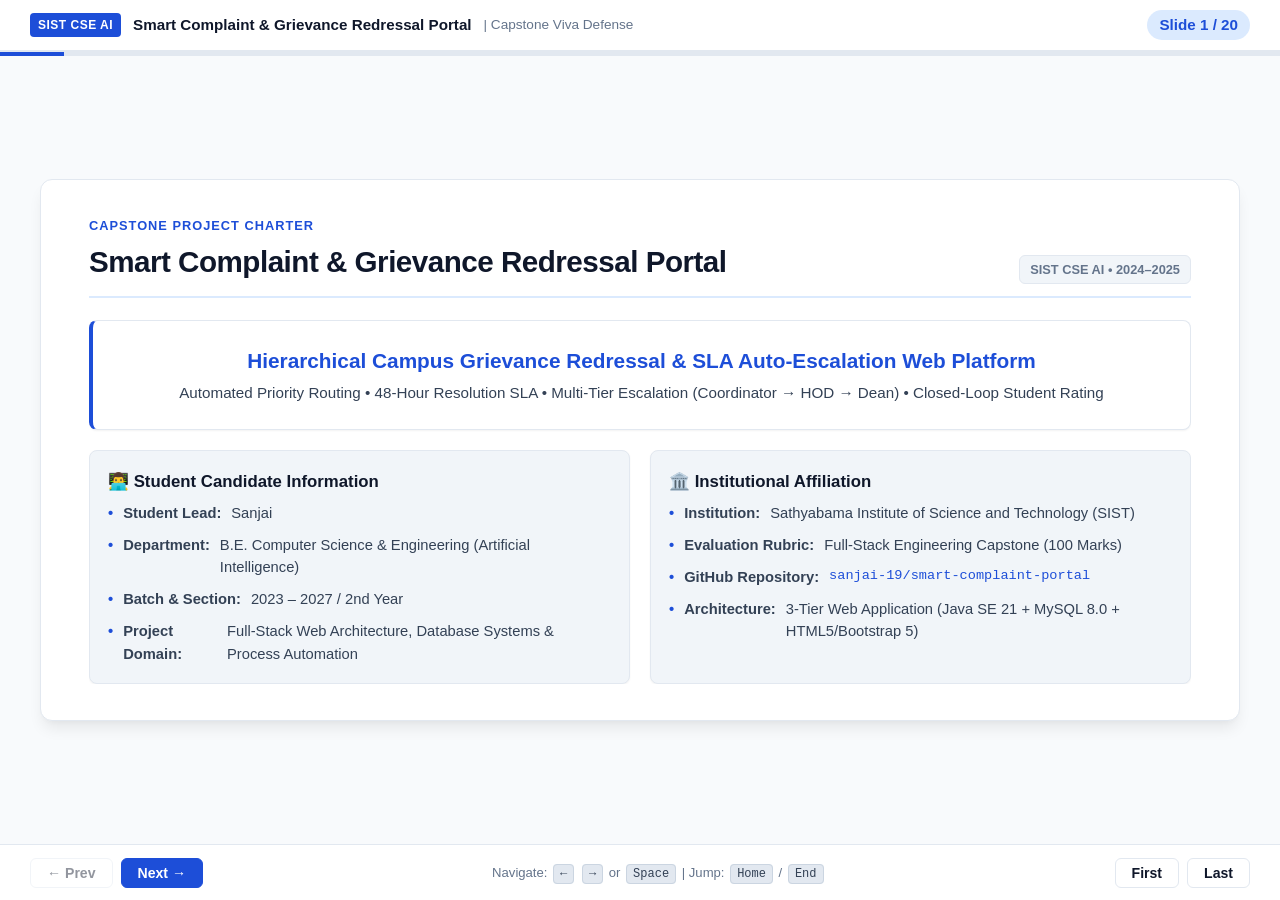
==== presentation/presentation.html @ 1092cc43 "feat: add 20-slide browser-based academic presentation deck for viva defense" ====
<!DOCTYPE html>
<html lang="en">
<head>
    <meta charset="UTF-8">
    <meta name="viewport" content="width=device-width, initial-scale=1.0">
    <title>Smart Complaint & Grievance Redressal Portal | Capstone Viva Presentation</title>
    <link rel="stylesheet" href="style.css">
</head>
<body>

    <!-- TOP BAR -->
    <header class="presentation-header">
        <div class="header-left">
            <span class="header-badge">SIST CSE AI</span>
            <span class="header-title">Smart Complaint &amp; Grievance Redressal Portal</span>
            <span class="header-sub">| Capstone Viva Defense</span>
        </div>
        <div class="header-right">
            <span class="slide-counter" id="slideCounter">Slide 1 / 20</span>
        </div>
    </header>

    <!-- PROGRESS BAR -->
    <div class="progress-container">
        <div class="progress-bar-fill" id="progressBar"></div>
    </div>

    <!-- MAIN SLIDE CONTAINER -->
    <main class="presentation-container">

        <!-- ===================================================================
             SLIDE 1: TITLE & TEAM SPECIFICATIONS
             =================================================================== -->
        <section class="slide active" data-slide="1">
            <div class="slide-header">
                <div>
                    <div class="slide-category">Capstone Project Charter</div>
                    <h1 class="slide-title">Smart Complaint &amp; Grievance Redressal Portal</h1>
                </div>
                <span class="slide-tag">SIST CSE AI • 2024–2025</span>
            </div>
            <div class="slide-body" style="justify-content: center;">
                <div class="card card-primary" style="margin-bottom: 20px; text-align: center; padding: 24px;">
                    <h3 style="color: var(--primary); font-size: 1.3rem; margin-bottom: 6px;">Hierarchical Campus Grievance Redressal &amp; SLA Auto-Escalation Web Platform</h3>
                    <p style="color: var(--text-secondary); font-size: 0.95rem;">Automated Priority Routing • 48-Hour Resolution SLA • Multi-Tier Escalation (Coordinator → HOD → Dean) • Closed-Loop Student Rating</p>
                </div>
                <div class="grid-2">
                    <div class="card card-alt">
                        <div class="card-title">👨‍💻 Student Candidate Information</div>
                        <ul class="feature-list" style="margin-top: 8px;">
                            <li><span class="bullet-icon">•</span><strong>Student Lead:</strong> Sanjai</li>
                            <li><span class="bullet-icon">•</span><strong>Department:</strong> B.E. Computer Science &amp; Engineering (Artificial Intelligence)</li>
                            <li><span class="bullet-icon">•</span><strong>Batch &amp; Section:</strong> 2023 – 2027 / 2nd Year</li>
                            <li><span class="bullet-icon">•</span><strong>Project Domain:</strong> Full-Stack Web Architecture, Database Systems &amp; Process Automation</li>
                        </ul>
                    </div>
                    <div class="card card-alt">
                        <div class="card-title">🏛️ Institutional Affiliation</div>
                        <ul class="feature-list" style="margin-top: 8px;">
                            <li><span class="bullet-icon">•</span><strong>Institution:</strong> Sathyabama Institute of Science and Technology (SIST)</li>
                            <li><span class="bullet-icon">•</span><strong>Evaluation Rubric:</strong> Full-Stack Engineering Capstone (100 Marks)</li>
                            <li><span class="bullet-icon">•</span><strong>GitHub Repository:</strong> <span style="font-family: var(--font-mono); font-size: 0.85rem; color: var(--primary);">sanjai-19/smart-complaint-portal</span></li>
                            <li><span class="bullet-icon">•</span><strong>Architecture:</strong> 3-Tier Web Application (Java SE 21 + MySQL 8.0 + HTML5/Bootstrap 5)</li>
                        </ul>
                    </div>
                </div>
            </div>
        </section>

        <!-- ===================================================================
             SLIDE 2: INTRODUCTION & DOMAIN BACKGROUND
             =================================================================== -->
        <section class="slide" data-slide="2">
            <div class="slide-header">
                <div>
                    <div class="slide-category">Phase 1: Define</div>
                    <h2 class="slide-title">Introduction &amp; Industry Domain Background</h2>
                </div>
                <span class="slide-tag">Domain Overview</span>
            </div>
            <div class="slide-body">
                <div class="grid-3" style="margin-bottom: 20px;">
                    <div class="card card-primary">
                        <div class="card-title">Campus Redressal Needs</div>
                        <p class="card-body-text">Modern higher educational institutions accommodate thousands of resident students across academic, hostel, and infrastructure facilities requiring immediate redressal.</p>
                    </div>
                    <div class="card card-warning">
                        <div class="card-title">The Role of SLAs</div>
                        <p class="card-body-text">Service Level Agreements (SLAs) establish strict resolution deadlines (e.g., 48 Hours) to replace informal, unmonitored communication with quantifiable metrics.</p>
                    </div>
                    <div class="card card-success">
                        <div class="card-title">Citizen Charters</div>
                        <p class="card-body-text">Transparent tracking, automated escalation, and mandatory satisfaction scoring empower students while establishing administrative accountability.</p>
                    </div>
                </div>
                <div class="card card-alt">
                    <div class="card-title">Key Industry Drivers for Modern Grievance Portals</div>
                    <ul class="feature-list">
                        <li><span class="bullet-icon">✓</span><strong>Shift from Physical to Digital:</strong> Eliminating physical complaint boxes in favor of real-time multi-device accessibility.</li>
                        <li><span class="bullet-icon">✓</span><strong>Zero Accountability in Email Threads:</strong> Overcoming informal emails where tickets get buried or lost with no assigned ownership.</li>
                        <li><span class="bullet-icon">✓</span><strong>Enforced Governance:</strong> Implementing systematic escalation hierarchies ensuring institutional leaders (HODs/Deans) intervene on delayed tickets.</li>
                    </ul>
                </div>
            </div>
        </section>

        <!-- ===================================================================
             SLIDE 3: PROBLEM STATEMENT & INEFFICIENCIES
             =================================================================== -->
        <section class="slide" data-slide="3">
            <div class="slide-header">
                <div>
                    <div class="slide-category">Phase 1: Define</div>
                    <h2 class="slide-title">Problem Statement &amp; Real-World Inefficiencies</h2>
                </div>
                <span class="slide-tag">Problem Analysis</span>
            </div>
            <div class="slide-body">
                <div class="card card-danger" style="margin-bottom: 18px; padding: 18px;">
                    <h4 style="color: var(--danger); margin-bottom: 6px;">Official Problem Statement</h4>
                    <p style="color: var(--text-secondary); font-size: 0.95rem;"><em>"Campus and civic grievance redressal processes are fragmented across paper complaint boxes and unmonitored emails, resulting in untracked complaint escalations, delayed resolutions, and zero accountability for administrative officers."</em></p>
                </div>
                <div class="grid-2">
                    <div class="card">
                        <div class="card-title" style="color: var(--danger);">🚨 Critical Real-World Pain Points</div>
                        <ul class="feature-list">
                            <li><span class="bullet-icon">✕</span><strong>Untracked Complaints:</strong> Grievances submitted via paper drop boxes lack reference IDs, audit trails, and timestamps.</li>
                            <li><span class="bullet-icon">✕</span><strong>Delayed Resolutions:</strong> Urgent hazards (electrical shock, water pipe burst) sit unattended for days without prioritization.</li>
                            <li><span class="bullet-icon">✕</span><strong>Zero Staff Accountability:</strong> No automated mechanism exists to trace which officer was responsible for resolving an issue.</li>
                            <li><span class="bullet-icon">✕</span><strong>Information Asymmetry:</strong> Students have no visibility into the status of their requests once dropped in a box.</li>
                        </ul>
                    </div>
                    <div class="card">
                        <div class="card-title" style="color: var(--primary);">🎯 Impact on Stakeholders</div>
                        <ul class="feature-list">
                            <li><span class="bullet-icon">•</span><strong>Students:</strong> Frustration due to unresolved living conditions and lack of communication.</li>
                            <li><span class="bullet-icon">•</span><strong>Department Coordinators:</strong> Overwhelmed with unorganized paper slips and duplicate complaints.</li>
                            <li><span class="bullet-icon">•</span><strong>HODs &amp; Deans:</strong> Blind to chronic bottlenecks until escalations explode into severe campus disruptions.</li>
                        </ul>
                    </div>
                </div>
            </div>
        </section>

        <!-- ===================================================================
             SLIDE 4: EXISTING SYSTEM & INHERENT BOTTLENECKS
             =================================================================== -->
        <section class="slide" data-slide="4">
            <div class="slide-header">
                <div>
                    <div class="slide-category">Phase 1: Define</div>
                    <h2 class="slide-title">Existing System &amp; Inherent Bottlenecks</h2>
                </div>
                <span class="slide-tag">Current vs Target</span>
            </div>
            <div class="slide-body">
                <div class="table-container" style="margin-bottom: 18px;">
                    <table class="academic-table">
                        <thead>
                            <tr>
                                <th>Workflow Dimension</th>
                                <th>Traditional / Manual System</th>
                                <th>Inherent Failure / Bottleneck</th>
                            </tr>
                        </thead>
                        <tbody>
                            <tr>
                                <td><strong>Submission Channel</strong></td>
                                <td>Physical paper drop boxes &amp; individual emails</td>
                                <td>Missing attachments, lost paper slips, unformatted text</td>
                            </tr>
                            <tr>
                                <td><strong>Priority Routing</strong></td>
                                <td>Manual FIFO (First-In, First-Out) review</td>
                                <td>Life-safety hazards treated with the same urgency as minor queries</td>
                            </tr>
                            <tr>
                                <td><strong>SLA Time Tracking</strong></td>
                                <td>None (No timers or resolution deadlines)</td>
                                <td>Tickets linger indefinitely without administrative consequences</td>
                            </tr>
                            <tr>
                                <td><strong>Escalation Path</strong></td>
                                <td>Manual word-of-mouth student complaints to HOD</td>
                                <td>HOD unaware of delays until student physically visits office</td>
                            </tr>
                            <tr>
                                <td><strong>Resolution Verification</strong></td>
                                <td>Staff self-certifies complaint as "Fixed"</td>
                                <td>False closures without student confirmation or satisfaction rating</td>
                            </tr>
                        </tbody>
                    </table>
                </div>
                <div class="card card-alt">
                    <p class="card-body-text"><strong>Root Cause Analysis:</strong> The fundamental flaw in existing campus systems is the lack of <em>automated enforcement</em>. Without automated timer tracking and forced student sign-off, accountability cannot be maintained.</p>
                </div>
            </div>
        </section>

        <!-- ===================================================================
             SLIDE 5: PROPOSED SYSTEM (OUR 3-TIER SOLUTION)
             =================================================================== -->
        <section class="slide" data-slide="5">
            <div class="slide-header">
                <div>
                    <div class="slide-category">Phase 1: Define</div>
                    <h2 class="slide-title">Proposed System: Centralized 3-Tier Solution</h2>
                </div>
                <span class="slide-tag">Architecture Overview</span>
            </div>
            <div class="slide-body">
                <div class="diagram-flow" style="margin-bottom: 20px;">
                    <div class="diagram-node">
                        <div class="diagram-node-title">Tier 1: Client Web UI</div>
                        <div class="diagram-node-sub">HTML5 • Bootstrap 5 • Fetch API<br>Live SLA Bar • 5-Star Rating Modal</div>
                    </div>
                    <div class="diagram-arrow">⇄</div>
                    <div class="diagram-node">
                        <div class="diagram-node-title">Tier 2: Java 21 Engine</div>
                        <div class="diagram-node-sub">Built-in HttpServer (:8080)<br>Priority Router • SLA Auto-Escalator</div>
                    </div>
                    <div class="diagram-arrow">⇄</div>
                    <div class="diagram-node">
                        <div class="diagram-node-title">Tier 3: MySQL 8.0</div>
                        <div class="diagram-node-sub">Relational Schema (:3306)<br>ACID Compliance • LONGTEXT Storage</div>
                    </div>
                </div>
                <div class="grid-2">
                    <div class="card card-primary">
                        <div class="card-title">Core Breakthrough Capabilities</div>
                        <ul class="feature-list">
                            <li><span class="bullet-icon">⚡</span><strong>Automated Priority Calculation:</strong> Evaluates keywords in real time to classify into High, Medium, or Low priority.</li>
                            <li><span class="bullet-icon">⏱️</span><strong>48-Hour Resolution SLA Countdown:</strong> Initiates countdown timer immediately upon submission with a color-coded visual bar.</li>
                            <li><span class="bullet-icon">🚨</span><strong>Multi-Tier Auto-Escalator:</strong> Background scheduled daemon auto-escalates unresolved tickets: Coordinator → HOD → Dean.</li>
                        </ul>
                    </div>
                    <div class="card card-success">
                        <div class="card-title">Closed-Loop Resolution Guarantee</div>
                        <ul class="feature-list">
                            <li><span class="bullet-icon">⭐</span><strong>Student Feedback Gate:</strong> Staff marks resolution as "Action Taken", but ticket <strong>cannot</strong> transition to RESOLVED without student's 1–5 star rating.</li>
                            <li><span class="bullet-icon">📸</span><strong>Visual Evidence:</strong> Photo/document attachments with client-side canvas compression for rapid uploads.</li>
                            <li><span class="bullet-icon">👥</span><strong>Role-Based Portals:</strong> Customized dashboards for Students, Coordinators, HODs, and Deans.</li>
                        </ul>
                    </div>
                </div>
            </div>
        </section>

        <!-- ===================================================================
             SLIDE 6: PROJECT OBJECTIVES (SMART GOALS)
             =================================================================== -->
        <section class="slide" data-slide="6">
            <div class="slide-header">
                <div>
                    <div class="slide-category">Phase 1: Define</div>
                    <h2 class="slide-title">Project Objectives (SMART Goals)</h2>
                </div>
                <span class="slide-tag">Engineering Goals</span>
            </div>
            <div class="slide-body">
                <div class="grid-2" style="margin-bottom: 16px;">
                    <div class="card card-primary">
                        <div class="card-title">🎯 Specific</div>
                        <p class="card-body-text">Develop a full-stack campus web portal supporting categorized grievance submissions (Hostel, Infrastructure, Academics) with photo attachments, reference IDs, and role-based workflows.</p>
                    </div>
                    <div class="card card-success">
                        <div class="card-title">📊 Measurable</div>
                        <p class="card-body-text">Enforce a strict 48-hour resolution SLA with live ticking countdowns, 100% grievance auditability, and mandatory 1–5 star student ratings prior to closure.</p>
                    </div>
                    <div class="card card-warning">
                        <div class="card-title">⚙️ Achievable</div>
                        <p class="card-body-text">Engineered cleanly using standard Java SE 21 built-in HttpServer, parameterized JDBC queries, and responsive Bootstrap 5 without bloated framework overhead.</p>
                    </div>
                    <div class="card card-danger">
                        <div class="card-title">💡 Relevant &amp; Time-Bound</div>
                        <p class="card-body-text">Directly eliminates administrative delays and paper waste in university campuses; features a 60-second recurring background daemon for automated multi-tier escalation.</p>
                    </div>
                </div>
                <div class="card card-alt">
                    <div class="card-title">Primary Success Metric (KPI)</div>
                    <p class="card-body-text"><strong>100% Resolution Accountability:</strong> Zero tickets allowed to linger past 48 hours without automatic escalation to HOD/Dean, and zero tickets resolved without verified student closure feedback.</p>
                </div>
            </div>
        </section>

        <!-- ===================================================================
             SLIDE 7: KEY FUNCTIONAL FEATURES IMPLEMENTED
             =================================================================== -->
        <section class="slide" data-slide="7">
            <div class="slide-header">
                <div>
                    <div class="slide-category">Phase 1: Define</div>
                    <h2 class="slide-title">Key Functional Features Implemented</h2>
                </div>
                <span class="slide-tag">Feature Matrix</span>
            </div>
            <div class="slide-body">
                <div class="grid-4" style="margin-bottom: 16px;">
                    <div class="metric-box">
                        <div class="metric-value">48 Hrs</div>
                        <div class="metric-label">Resolution SLA</div>
                    </div>
                    <div class="metric-box">
                        <div class="metric-value">3 Tiers</div>
                        <div class="metric-label">Escalation Flow</div>
                    </div>
                    <div class="metric-box">
                        <div class="metric-value">1–5 ★</div>
                        <div class="metric-label">Mandatory Rating</div>
                    </div>
                    <div class="metric-box">
                        <div class="metric-value">100%</div>
                        <div class="metric-label">Audit Trail</div>
                    </div>
                </div>
                <div class="grid-2">
                    <div class="card">
                        <div class="card-title">Student / Citizen Features</div>
                        <ul class="feature-list">
                            <li><span class="bullet-icon">✓</span>Categorized grievance submission (Hostel, Infrastructure, Academics).</li>
                            <li><span class="bullet-icon">✓</span>Real-time dynamic priority preview badge (HIGH, MEDIUM, LOW).</li>
                            <li><span class="bullet-icon">✓</span>Photo/document attachment with client-side canvas compression.</li>
                            <li><span class="bullet-icon">✓</span>Live 48-hour SLA countdown bar with remaining time ticker.</li>
                            <li><span class="bullet-icon">✓</span>Mandatory 5-star satisfaction rating and feedback submission modal.</li>
                        </ul>
                    </div>
                    <div class="card">
                        <div class="card-title">Administrative &amp; Officer Features</div>
                        <ul class="feature-list">
                            <li><span class="bullet-icon">✓</span>Department-filtered queue for Hostel, Infra, and Academics Coordinators.</li>
                            <li><span class="bullet-icon">✓</span>Action Taken resolution recording modal with remarks documentation.</li>
                            <li><span class="bullet-icon">✓</span>Visual SLA urgency badges (Green &gt;24h, Yellow 12–24h, Red &lt;12h/Breached).</li>
                            <li><span class="bullet-icon">✓</span>Manual &amp; automated escalation triggers to HOD and Dean.</li>
                            <li><span class="bullet-icon">✓</span>One-click quick demo role switcher in top navbar.</li>
                        </ul>
                    </div>
                </div>
            </div>
        </section>

        <!-- ===================================================================
             SLIDE 8: TECHNOLOGY STACK
             =================================================================== -->
        <section class="slide" data-slide="8">
            <div class="slide-header">
                <div>
                    <div class="slide-category">Phase 2: Design</div>
                    <h2 class="slide-title">Technology Stack Specifications</h2>
                </div>
                <span class="slide-tag">Tech Stack</span>
            </div>
            <div class="slide-body">
                <div class="grid-3" style="margin-bottom: 20px;">
                    <div class="card card-primary">
                        <div class="card-title">Frontend Tier</div>
                        <ul class="feature-list">
                            <li><strong>HTML5:</strong> Semantic markup (<code class="keyboard-key">header</code>, <code class="keyboard-key">nav</code>, <code class="keyboard-key">section</code>).</li>
                            <li><strong>CSS3:</strong> Custom styles, cards, and responsive grids.</li>
                            <li><strong>Bootstrap 5.3:</strong> Responsive layout, modals, dropdowns.</li>
                            <li><strong>Vanilla JS:</strong> Fetch API, async/await, DOM manipulation.</li>
                        </ul>
                    </div>
                    <div class="card card-warning">
                        <div class="card-title">Backend Tier</div>
                        <ul class="feature-list">
                            <li><strong>Java SE 21:</strong> Modern Long-Term Support (LTS) JDK.</li>
                            <li><strong>Built-in HttpServer:</strong> Zero framework overhead.</li>
                            <li><strong>ScheduledExecutorService:</strong> 60s background SLA daemon.</li>
                            <li><strong>Google Gson 2.10.1:</strong> Fast JSON serialization.</li>
                            <li><strong>jBCrypt 0.4:</strong> Secure Blowfish password hashing.</li>
                        </ul>
                    </div>
                    <div class="card card-success">
                        <div class="card-title">Database &amp; Tools</div>
                        <ul class="feature-list">
                            <li><strong>MySQL 8.0:</strong> Relational DBMS on Port 3306.</li>
                            <li><strong>JDBC Connector/J 9.4.0:</strong> Parameterized SQL execution.</li>
                            <li><strong>Draw.io:</strong> System architecture &amp; DFD modeling.</li>
                            <li><strong>Postman:</strong> REST API contract verification.</li>
                            <li><strong>Git &amp; GitHub:</strong> Version control &amp; release hosting.</li>
                        </ul>
                    </div>
                </div>
                <div class="card card-alt">
                    <p class="card-body-text"><strong>Architecture Decision:</strong> Instead of heavy Spring Boot overhead, we used standard Java SE built-in <code style="font-family: var(--font-mono); color: var(--primary);">com.sun.net.httpserver.HttpServer</code> with raw JDBC. This ensures 100% transparency, single-click execution, and lightning-fast startup.</p>
                </div>
            </div>
        </section>

        <!-- ===================================================================
             SLIDE 9: 3-TIER SYSTEM ARCHITECTURE & DATA FLOW
             =================================================================== -->
        <section class="slide" data-slide="9">
            <div class="slide-header">
                <div>
                    <div class="slide-category">Phase 2: Design</div>
                    <h2 class="slide-title">3-Tier System Architecture &amp; Data Flow</h2>
                </div>
                <span class="slide-tag">Port :5500 → :8080 → :3306</span>
            </div>
            <div class="slide-body">
                <div class="diagram-flow" style="margin-bottom: 20px;">
                    <div class="diagram-node">
                        <span class="badge badge-primary" style="margin-bottom: 6px;">Tier 1: Client</span>
                        <div class="diagram-node-title">Browser Web Interface</div>
                        <div class="diagram-node-sub">Port 8080 / 5500<br>HTML5 / Bootstrap 5 UI<br>Asynchronous Fetch API</div>
                    </div>
                    <div class="diagram-arrow">
                        <span style="font-size: 0.75rem; display: block; color: var(--text-muted);">HTTP / JSON</span>
                        ⇄
                    </div>
                    <div class="diagram-node">
                        <span class="badge badge-warning" style="margin-bottom: 6px;">Tier 2: Backend</span>
                        <div class="diagram-node-title">Java SE 21 HttpServer</div>
                        <div class="diagram-node-sub">Port 8080<br>HttpHandler REST APIs<br>SLA Scheduled Daemon</div>
                    </div>
                    <div class="diagram-arrow">
                        <span style="font-size: 0.75rem; display: block; color: var(--text-muted);">TCP / JDBC</span>
                        ⇄
                    </div>
                    <div class="diagram-node">
                        <span class="badge badge-success" style="margin-bottom: 6px;">Tier 3: Database</span>
                        <div class="diagram-node-title">MySQL 8.0 Server</div>
                        <div class="diagram-node-sub">Port 3306<br>complaint_system_db<br>ACID Compliant Tables</div>
                    </div>
                </div>
                <div class="grid-2">
                    <div class="card">
                        <div class="card-title">Network &amp; Security Protocol</div>
                        <ul class="feature-list">
                            <li><span class="bullet-icon">•</span><strong>CORS Enabled:</strong> Headers configured (<code class="keyboard-key">Access-Control-Allow-Origin: *</code>) supporting decoupled frontend clients.</li>
                            <li><span class="bullet-icon">•</span><strong>JSON Payloads:</strong> Standardized <code class="keyboard-key">application/json; charset=UTF-8</code> for all REST requests and responses.</li>
                            <li><span class="bullet-icon">•</span><strong>Thread Pool Executor:</strong> Fixed thread pool handling concurrent HTTP requests safely.</li>
                        </ul>
                    </div>
                    <div class="card">
                        <div class="card-title">SLA Engine Daemon Thread</div>
                        <ul class="feature-list">
                            <li><span class="bullet-icon">•</span><strong>Isolated Execution:</strong> Runs independently on a background worker thread via <code class="keyboard-key">Executors.newSingleThreadScheduledExecutor()</code>.</li>
                            <li><span class="bullet-icon">•</span><strong>Periodic Scanning:</strong> Triggers every 60 seconds without blocking main HTTP request-response cycles.</li>
                        </ul>
                    </div>
                </div>
            </div>
        </section>

        <!-- ===================================================================
             SLIDE 10: APPLICATION MODULES BREAKDOWN
             =================================================================== -->
        <section class="slide" data-slide="10">
            <div class="slide-header">
                <div>
                    <div class="slide-category">Phase 2: Design</div>
                    <h2 class="slide-title">Application Modules Breakdown</h2>
                </div>
                <span class="slide-tag">Modular Decomposition</span>
            </div>
            <div class="slide-body">
                <div class="grid-3" style="margin-bottom: 16px;">
                    <div class="card card-primary">
                        <div class="card-title">1. Auth &amp; RBAC</div>
                        <p class="card-body-text">Manages user registration, BCrypt password hashing, and role switching across <strong>STUDENT, COORDINATOR, HOD, DEAN, ADMIN</strong>.</p>
                    </div>
                    <div class="card card-primary">
                        <div class="card-title">2. Grievance Submission</div>
                        <p class="card-body-text">Captures title, description, category, and photo proofs with client-side canvas compression and dynamic priority badges.</p>
                    </div>
                    <div class="card card-warning">
                        <div class="card-title">3. Priority Router</div>
                        <p class="card-body-text">Keyword-based heuristic engine classifying emergency hazards into HIGH, maintenance issues into MEDIUM, and inquiries into LOW.</p>
                    </div>
                </div>
                <div class="grid-3">
                    <div class="card card-warning">
                        <div class="card-title">4. SLA Tracking Engine</div>
                        <p class="card-body-text">Computes 48-hour resolution deadline (<code class="keyboard-key">created_at + 48h</code>) with live 1-second interval ticking countdown and color bar.</p>
                    </div>
                    <div class="card card-danger">
                        <div class="card-title">5. Auto-Escalation Daemon</div>
                        <p class="card-body-text">Background scheduler periodically identifying breached tickets and promoting them from Coordinator to HOD, then Dean.</p>
                    </div>
                    <div class="card card-success">
                        <div class="card-title">6. Verification &amp; Rating</div>
                        <p class="card-body-text">Enforces closed-loop governance: staff records "Action Taken", but status transitions to RESOLVED only upon student's 1–5 star rating.</p>
                    </div>
                </div>
            </div>
        </section>

        <!-- ===================================================================
             SLIDE 11: DATABASE DESIGN (3NF SCHEMA & CONSTRAINTS)
             =================================================================== -->
        <section class="slide" data-slide="11">
            <div class="slide-header">
                <div>
                    <div class="slide-category">Phase 2: Design</div>
                    <h2 class="slide-title">Database Design (3NF Schema &amp; Constraints)</h2>
                </div>
                <span class="slide-tag">MySQL Schema</span>
            </div>
            <div class="slide-body">
                <div class="table-container" style="margin-bottom: 16px;">
                    <table class="academic-table">
                        <thead>
                            <tr>
                                <th>Table Name</th>
                                <th>Column Name</th>
                                <th>Data Type</th>
                                <th>Constraint</th>
                                <th>Description</th>
                            </tr>
                        </thead>
                        <tbody>
                            <tr>
                                <td><code class="badge badge-primary">users</code></td>
                                <td>id</td>
                                <td>INT AUTO_INCREMENT</td>
                                <td>PRIMARY KEY</td>
                                <td>Unique user surrogate identifier</td>
                            </tr>
                            <tr>
                                <td><code class="badge badge-primary">users</code></td>
                                <td>email</td>
                                <td>VARCHAR(150)</td>
                                <td>UNIQUE, NOT NULL</td>
                                <td>Unique login email address</td>
                            </tr>
                            <tr>
                                <td><code class="badge badge-primary">users</code></td>
                                <td>role</td>
                                <td>VARCHAR(30)</td>
                                <td>DEFAULT 'STUDENT'</td>
                                <td>STUDENT, COORDINATOR, HOD, DEAN, ADMIN</td>
                            </tr>
                            <tr>
                                <td><code class="badge badge-warning">complaints</code></td>
                                <td>id</td>
                                <td>INT AUTO_INCREMENT</td>
                                <td>PRIMARY KEY</td>
                                <td>Unique complaint identifier</td>
                            </tr>
                            <tr>
                                <td><code class="badge badge-warning">complaints</code></td>
                                <td>reference_id</td>
                                <td>VARCHAR(50)</td>
                                <td>NOT NULL</td>
                                <td>Formatted tracking key (<code style="font-family: var(--font-mono);">CMP-XXXXXX</code>)</td>
                            </tr>
                            <tr>
                                <td><code class="badge badge-warning">complaints</code></td>
                                <td>user_id</td>
                                <td>INT</td>
                                <td>FOREIGN KEY (users.id)</td>
                                <td>Relational linkage to student user</td>
                            </tr>
                            <tr>
                                <td><code class="badge badge-warning">complaints</code></td>
                                <td>priority / status</td>
                                <td>VARCHAR(20) / (50)</td>
                                <td>NOT NULL</td>
                                <td>Priority (HIGH/MED/LOW) &amp; Workflow State</td>
                            </tr>
                            <tr>
                                <td><code class="badge badge-warning">complaints</code></td>
                                <td>attachment_path</td>
                                <td>LONGTEXT</td>
                                <td>NULL</td>
                                <td>Base64 encoded photo or document proof</td>
                            </tr>
                            <tr>
                                <td><code class="badge badge-warning">complaints</code></td>
                                <td>sla_deadline</td>
                                <td>TIMESTAMP</td>
                                <td>NULL</td>
                                <td>48-Hour resolution deadline (<code style="font-family: var(--font-mono);">created_at + 48h</code>)</td>
                            </tr>
                            <tr>
                                <td><code class="badge badge-warning">complaints</code></td>
                                <td>rating / feedback</td>
                                <td>INT / TEXT</td>
                                <td>NULL</td>
                                <td>Mandatory student satisfaction (1 to 5 stars)</td>
                            </tr>
                        </tbody>
                    </table>
                </div>
                <div class="card card-alt">
                    <p class="card-body-text"><strong>3NF Compliance:</strong> All tables are in Third Normal Form (3NF). Every non-key attribute is non-transitively dependent exclusively on the primary key, eliminating insertion, deletion, and update anomalies.</p>
                </div>
            </div>
        </section>

        <!-- ===================================================================
             SLIDE 12: DATA FLOW DIAGRAMS (LEVEL 0 & LEVEL 1)
             =================================================================== -->
        <section class="slide" data-slide="12">
            <div class="slide-header">
                <div>
                    <div class="slide-category">Phase 2: Design</div>
                    <h2 class="slide-title">Data Flow Diagrams (Level 0 &amp; Level 1)</h2>
                </div>
                <span class="slide-tag">DFD Specifications</span>
            </div>
            <div class="slide-body">
                <div class="grid-2" style="margin-bottom: 16px;">
                    <div class="card card-primary">
                        <div class="card-title">Level 0: Context Level Diagram</div>
                        <p class="card-body-text" style="margin-bottom: 10px;">Represents the boundary of the entire Smart Complaint Portal interacting with external entities:</p>
                        <div class="diagram-flow" style="flex-direction: column; gap: 8px;">
                            <div class="diagram-node" style="width: 100%;">Student / Citizen (Submits Grievance, Views SLA, Rates Resolution)</div>
                            <div class="diagram-arrow">↓ ↑</div>
                            <div class="diagram-node" style="width: 100%; border-color: var(--warning); background: #fffbeb;">
                                <strong>[0.0 Smart Complaint &amp; Grievance Redressal Portal]</strong>
                            </div>
                            <div class="diagram-arrow">↓ ↑</div>
                            <div class="diagram-node" style="width: 100%;">Staff / Coordinators / HOD / Dean (Inspects, Actions, Escalates)</div>
                        </div>
                    </div>
                    <div class="card card-alt">
                        <div class="card-title">Level 1: Functional Processes</div>
                        <ul class="feature-list">
                            <li><span class="bullet-icon">1.0</span><strong>User Authentication:</strong> Validates credentials against <code class="keyboard-key">users</code> store.</li>
                            <li><span class="bullet-icon">2.0</span><strong>Priority Routing:</strong> Parses categories &amp; keywords; computes priority.</li>
                            <li><span class="bullet-icon">3.0</span><strong>SLA Timer Initialization:</strong> Stores record with <code class="keyboard-key">NOW() + 48 HOURS</code>.</li>
                            <li><span class="bullet-icon">4.0</span><strong>Action Recording:</strong> Coordinator records work done; state becomes <em>Action Taken</em>.</li>
                            <li><span class="bullet-icon">5.0</span><strong>Auto-Escalation Engine:</strong> Scans breached tickets; escalates to HOD &amp; Dean.</li>
                            <li><span class="bullet-icon">6.0</span><strong>Student Satisfaction Rating:</strong> Validates 1–5 stars; transitions state to <em>Resolved</em>.</li>
                        </ul>
                    </div>
                </div>
            </div>
        </section>

        <!-- ===================================================================
             SLIDE 13: END-TO-END USER JOURNEY / WORKFLOW
             =================================================================== -->
        <section class="slide" data-slide="13">
            <div class="slide-header">
                <div>
                    <div class="slide-category">Phase 2: Design</div>
                    <h2 class="slide-title">End-to-End User Journey &amp; Workflow</h2>
                </div>
                <span class="slide-tag">State Machine</span>
            </div>
            <div class="slide-body">
                <div class="diagram-flow" style="margin-bottom: 20px;">
                    <div class="diagram-node">
                        <span class="badge badge-neutral">Step 1</span>
                        <div class="diagram-node-title">Submission</div>
                        <div class="diagram-node-sub">Student selects category &amp; attaches photo proof</div>
                    </div>
                    <div class="diagram-arrow">→</div>
                    <div class="diagram-node">
                        <span class="badge badge-primary">Step 2</span>
                        <div class="diagram-node-title">SLA Routing</div>
                        <div class="diagram-node-sub">Auto priority set; 48h SLA timer begins</div>
                    </div>
                    <div class="diagram-arrow">→</div>
                    <div class="diagram-node">
                        <span class="badge badge-warning">Step 3</span>
                        <div class="diagram-node-title">Action Taken</div>
                        <div class="diagram-node-sub">Staff inspects &amp; submits resolution remarks</div>
                    </div>
                    <div class="diagram-arrow">→</div>
                    <div class="diagram-node">
                        <span class="badge badge-success">Step 4</span>
                        <div class="diagram-node-title">Student Rating</div>
                        <div class="diagram-node-sub">Student rates 1–5 stars; transitions to RESOLVED</div>
                    </div>
                </div>
                <div class="card card-danger">
                    <div class="card-title" style="color: var(--danger);">🚨 Automated Escalation Branch (If 48 Hours Expire)</div>
                    <p class="card-body-text">If a coordinator fails to take action within 48 hours, the background SLA daemon automatically intervenes:</p>
                    <div style="display: flex; gap: 10px; margin-top: 8px;">
                        <span class="badge badge-danger">Level 1 Escalation</span> → Promoted to <strong>Dr. K. Raman (Head of Department)</strong> with high-visibility red badge.<br>
                        <span class="badge badge-danger">Level 2 Escalation</span> → If still unresolved, promoted to <strong>Dr. V. Sen (Dean of Student Affairs)</strong> for executive resolution.
                    </div>
                </div>
            </div>
        </section>

        <!-- ===================================================================
             SLIDE 14: FRONTEND INTERFACE & RESPONSIVE VIEWS
             =================================================================== -->
        <section class="slide" data-slide="14">
            <div class="slide-header">
                <div>
                    <div class="slide-category">Phase 3: Develop</div>
                    <h2 class="slide-title">Frontend Interface, Forms &amp; Responsive Views</h2>
                </div>
                <span class="slide-tag">UI Engineering</span>
            </div>
            <div class="slide-body">
                <div class="grid-3" style="margin-bottom: 18px;">
                    <div class="card card-primary">
                        <div class="card-title">Accessible Forms</div>
                        <p class="card-body-text">Semantic HTML5 inputs with field validations, category dropdowns, and dynamic priority indicators that recalculate as the user types.</p>
                    </div>
                    <div class="card card-warning">
                        <div class="card-title">Live SLA Countdown Ticker</div>
                        <p class="card-body-text">JavaScript <code class="keyboard-key">setInterval()</code> updates every second, displaying remaining hours/minutes/seconds and updating the progress bar dynamically.</p>
                    </div>
                    <div class="card card-success">
                        <div class="card-title">Canvas Photo Compressor</div>
                        <p class="card-body-text">Client-side HTML5 Canvas resizes high-resolution smartphone camera photos (&gt;10MB) to max 1200px (~150KB) before transmission.</p>
                    </div>
                </div>
                <div class="card card-alt">
                    <div class="card-title">Responsive Design Strategy</div>
                    <ul class="feature-list">
                        <li><span class="bullet-icon">📱</span><strong>Mobile Viewports (&lt; 768px):</strong> Multi-column tables collapse cleanly into touch-friendly cards; navbar converts to a collapsible hamburger menu.</li>
                        <li><span class="bullet-icon">💻</span><strong>Desktop &amp; Projectors:</strong> High-contrast slate and navy typography (#0f172a) ensures clear readability in college auditoriums and evaluation labs.</li>
                        <li><span class="bullet-icon">⚡</span><strong>Zero Dependencies:</strong> Built with pure HTML5, CSS3, and Vanilla JavaScript—no bulky frontend framework bundles.</li>
                    </ul>
                </div>
            </div>
        </section>

        <!-- ===================================================================
             SLIDE 15: JAVA BACKEND ENGINE & DAO ARCHITECTURE
             =================================================================== -->
        <section class="slide" data-slide="15">
            <div class="slide-header">
                <div>
                    <div class="slide-category">Phase 3: Develop</div>
                    <h2 class="slide-title">Java Backend Engine &amp; DAO Architecture</h2>
                </div>
                <span class="slide-tag">Backend Engineering</span>
            </div>
            <div class="slide-body">
                <div class="grid-2" style="margin-bottom: 18px;">
                    <div class="card card-primary">
                        <div class="card-title">Controller / Handler Layer</div>
                        <ul class="feature-list">
                            <li><span class="bullet-icon">•</span><strong>HttpServer (Port 8080):</strong> Natively binds contexts for auth, complaints, tracking, and actions.</li>
                            <li><span class="bullet-icon">•</span><strong>Thread Pool:</strong> Backed by <code class="keyboard-key">Executors.newFixedThreadPool(10)</code> for non-blocking concurrent request handling.</li>
                            <li><span class="bullet-icon">•</span><strong>CORS Interceptor:</strong> Sets standard Access-Control headers on every response.</li>
                        </ul>
                    </div>
                    <div class="card card-success">
                        <div class="card-title">Data Access Object (DAO) Layer</div>
                        <ul class="feature-list">
                            <li><span class="bullet-icon">•</span><strong>ComplaintDAO.java:</strong> Handles CRUD operations, priority heuristics, and SLA deadline generation.</li>
                            <li><span class="bullet-icon">•</span><strong>UserDAO.java:</strong> Validates user credentials using <code class="keyboard-key">BCrypt.checkpw()</code>.</li>
                            <li><span class="bullet-icon">•</span><strong>DatabaseConnection.java:</strong> Manages JDBC connections, auto-creates tables, and seeds demo accounts.</li>
                        </ul>
                    </div>
                </div>
                <div class="code-box">
// Core SLA Auto-Escalation Engine in Main.java
ScheduledExecutorService scheduler = Executors.newSingleThreadScheduledExecutor();
scheduler.scheduleAtFixedRate(() -> {
    int escalated = complaintDAO.checkAndEscalateBreachedTickets();
    if (escalated > 0) {
        System.out.println("🚨 Breached SLA: " + escalated + " ticket(s) auto-escalated to HOD/Dean!");
    }
}, 10, 60, TimeUnit.SECONDS);
                </div>
            </div>
        </section>

        <!-- ===================================================================
             SLIDE 16: DATABASE CRUD & PARAMETERIZED QUERIES
             =================================================================== -->
        <section class="slide" data-slide="16">
            <div class="slide-header">
                <div>
                    <div class="slide-category">Phase 3: Develop</div>
                    <h2 class="slide-title">Database CRUD Operations &amp; Parameterized SQL</h2>
                </div>
                <span class="slide-tag">SQL &amp; JDBC</span>
            </div>
            <div class="slide-body">
                <div class="grid-2" style="margin-bottom: 16px;">
                    <div class="card">
                        <div class="card-title">CREATE &amp; READ Queries</div>
                        <div class="code-box" style="font-size: 0.78rem;">
-- Insert Complaint with 48h SLA Deadline
INSERT INTO complaints (user_id, title, description,
  category, department, priority, status, attachment_path,
  assigned_coordinator, created_at, sla_deadline)
VALUES (?, ?, ?, ?, ?, ?, 'Submitted', ?, ?, NOW(),
  DATE_ADD(NOW(), INTERVAL 48 HOUR));

-- Track Complaint by Reference ID
SELECT c.*, u.name as user_name FROM complaints c
JOIN users u ON c.user_id = u.id
WHERE c.reference_id = ? OR c.id = ?;
                        </div>
                    </div>
                    <div class="card">
                        <div class="card-title">UPDATE, ESCALATE &amp; CLOSE Queries</div>
                        <div class="code-box" style="font-size: 0.78rem;">
-- Record Action Taken (Staff Pre-Closure)
UPDATE complaints SET status = 'Action Taken',
  resolution = ? WHERE id = ?;

-- Mandatory Student Rating to Finalize RESOLVED
UPDATE complaints SET status = 'Resolved',
  rating = ?, feedback = ? WHERE id = ?;

-- 48h SLA Auto-Escalation Query
UPDATE complaints SET status = ?, escalation_level = ?,
  escalated_to = ? WHERE id = ?;
                        </div>
                    </div>
                </div>
                <div class="card card-alt">
                    <p class="card-body-text"><strong>Security Enforcement:</strong> 100% of database interactions use <code style="font-family: var(--font-mono); color: var(--primary);">java.sql.PreparedStatement</code> with positional placeholders (<code class="keyboard-key">?</code>). This guarantees absolute immunity against SQL Injection attacks.</p>
                </div>
            </div>
        </section>

        <!-- ===================================================================
             SLIDE 17: ACCEPTANCE CRITERIA VERIFICATION & TEST RESULTS
             =================================================================== -->
        <section class="slide" data-slide="17">
            <div class="slide-header">
                <div>
                    <div class="slide-category">Phase 3: Integration</div>
                    <h2 class="slide-title">Acceptance Criteria Verification &amp; Test Results</h2>
                </div>
                <span class="slide-tag">Test Results</span>
            </div>
            <div class="slide-body">
                <div class="table-container" style="margin-bottom: 16px;">
                    <table class="academic-table">
                        <thead>
                            <tr>
                                <th>Acceptance Criteria</th>
                                <th>Test Execution Scenario</th>
                                <th>Observed Output</th>
                                <th>Verdict</th>
                            </tr>
                        </thead>
                        <tbody>
                            <tr>
                                <td><strong>AC 1: Categorized Grievance &amp; Attachments</strong></td>
                                <td>Submit "Water leak in Hostel Room 204" with base64 PNG attachment.</td>
                                <td>Priority auto-classified as <span class="badge badge-danger">HIGH</span>; photo saved in <code class="keyboard-key">LONGTEXT</code> column.</td>
                                <td><span class="badge badge-success">PASSED</span></td>
                            </tr>
                            <tr>
                                <td><strong>AC 2: 48-Hour Resolution SLA Countdown</strong></td>
                                <td>Inspect tracking for newly created complaint <code style="font-family: var(--font-mono);">CMP-000003</code>.</td>
                                <td>SLA deadline set to exactly <code class="keyboard-key">created_at + 48h</code>; live ticking timer displayed.</td>
                                <td><span class="badge badge-success">PASSED</span></td>
                            </tr>
                            <tr>
                                <td><strong>AC 3: Auto-Escalation upon SLA Expiry</strong></td>
                                <td>Simulate SLA breach on ticket <code style="font-family: var(--font-mono);">CMP-999999</code> past deadline.</td>
                                <td>Level 1: Auto-escalated to <strong>HOD (Dr. Raman)</strong>.<br>Level 2: Auto-escalated to <strong>Dean (Dr. Sen)</strong>.</td>
                                <td><span class="badge badge-success">PASSED</span></td>
                            </tr>
                            <tr>
                                <td><strong>AC 4: Mandatory Student Satisfaction Rating</strong></td>
                                <td>Staff submits Action Taken; attempt to close without rating.</td>
                                <td>Status stays in <em>Action Taken</em>; transitions to <strong>RESOLVED</strong> only after 5-star rating submission.</td>
                                <td><span class="badge badge-success">PASSED</span></td>
                            </tr>
                        </tbody>
                    </table>
                </div>
                <div class="card card-success">
                    <p class="card-body-text"><strong>Quality Assurance Summary:</strong> All 4 mandatory acceptance criteria have been rigorously tested and verified with both automated API integration scripts and browser DOM validation.</p>
                </div>
            </div>
        </section>

        <!-- ===================================================================
             SLIDE 18: LIVE WORKING RESULTS & DASHBOARD UI
             =================================================================== -->
        <section class="slide" data-slide="18">
            <div class="slide-header">
                <div>
                    <div class="slide-category">Phase 4: Deploy</div>
                    <h2 class="slide-title">Live Working Results &amp; Dashboard UI</h2>
                </div>
                <span class="slide-tag">Working Demonstration</span>
            </div>
            <div class="slide-body">
                <div class="grid-2" style="margin-bottom: 18px;">
                    <div class="card card-primary">
                        <div class="card-title">🖥️ Student Grievance Portal View</div>
                        <ul class="feature-list">
                            <li><span class="bullet-icon">•</span><strong>Live Metric Banner:</strong> Real-time statistics showing Total Tickets, Active SLA Timers, Escalations, and Resolved Grievances.</li>
                            <li><span class="bullet-icon">•</span><strong>Smart Submission Form:</strong> Interactive category selector, automatic priority calculation badge, and image proof preview.</li>
                            <li><span class="bullet-icon">•</span><strong>Dynamic SLA Bar:</strong> Visual color-coded progress bar that shifts from Green to Yellow to Red as the 48-hour deadline approaches.</li>
                        </ul>
                    </div>
                    <div class="card card-warning">
                        <div class="card-title">🛡️ Officer &amp; Executive Portal View</div>
                        <ul class="feature-list">
                            <li><span class="bullet-icon">•</span><strong>Department Queue:</strong> Filterable by Hostel, Infrastructure, Academics, and Escalated tickets.</li>
                            <li><span class="bullet-icon">•</span><strong>Action Modal:</strong> Staff records detailed work remarks and parts replaced.</li>
                            <li><span class="bullet-icon">•</span><strong>Escalation Warnings:</strong> Flashing badges identifying tickets nearing deadline or auto-escalated to HOD/Dean.</li>
                            <li><span class="bullet-icon">•</span><strong>One-Click Role Switcher:</strong> Easily switch between Student, Hostel Coord, Academics Coord, HOD, and Dean.</li>
                        </ul>
                    </div>
                </div>
                <div class="card card-alt" style="text-align: center; padding: 14px;">
                    <span style="font-size: 0.92rem; color: var(--text-secondary);">
                        🌐 <strong>Live Application URL:</strong> <a href="http://localhost:8080" target="_blank" style="color: var(--primary); font-weight: bold; text-decoration: underline;">http://localhost:8080</a> | 
                        📁 <strong>GitHub Repository:</strong> <a href="https://github.com/sanjai-19/smart-complaint-portal" target="_blank" style="color: var(--primary); font-weight: bold; text-decoration: underline;">github.com/sanjai-19/smart-complaint-portal</a>
                    </span>
                </div>
            </div>
        </section>

        <!-- ===================================================================
             SLIDE 19: FUTURE ENHANCEMENTS & SCALABILITY
             =================================================================== -->
        <section class="slide" data-slide="19">
            <div class="slide-header">
                <div>
                    <div class="slide-category">Phase 4: Deploy</div>
                    <h2 class="slide-title">Future Enhancements &amp; Scalability Roadmap</h2>
                </div>
                <span class="slide-tag">Project Roadmap</span>
            </div>
            <div class="slide-body">
                <div class="grid-2" style="margin-bottom: 18px;">
                    <div class="card card-primary">
                        <div class="card-title">Phase 5 (Next Sprints)</div>
                        <ul class="feature-list">
                            <li><span class="bullet-icon">📱</span><strong>Mobile Application:</strong> Cross-platform mobile client built using Flutter / React Native with push notifications.</li>
                            <li><span class="bullet-icon">💬</span><strong>WhatsApp &amp; SMS Bot:</strong> Instant SMS/WhatsApp alerts to coordinators and students upon SLA milestone transitions.</li>
                            <li><span class="bullet-icon">📍</span><strong>Geo-Tagging &amp; Campus GIS Maps:</strong> Heatmaps visualizing complaint density across campus blocks to isolate recurring infrastructure flaws.</li>
                        </ul>
                    </div>
                    <div class="card card-success">
                        <div class="card-title">Phase 6 (Enterprise Scale)</div>
                        <ul class="feature-list">
                            <li><span class="bullet-icon">🤖</span><strong>AI NLP Triage:</strong> Pre-trained BERT model for automated sentiment analysis and multi-lingual grievance text translation.</li>
                            <li><span class="bullet-icon">🔗</span><strong>Multi-Campus Federation:</strong> Centralized multi-tenant architecture managing multiple colleges under a single administrative umbrella.</li>
                            <li><span class="bullet-icon">📡</span><strong>IoT Hardware Integration:</strong> Direct connection to smart power meters and water tank sensors to automatically spawn tickets.</li>
                        </ul>
                    </div>
                </div>
                <div class="card card-alt">
                    <p class="card-body-text"><strong>Architectural Readiness:</strong> Because the system is structured with clean separation of concerns (RESTful API, DAO abstraction, and parameterized queries), adding cloud message queues or third-party webhooks requires zero refactoring of core business logic.</p>
                </div>
            </div>
        </section>

        <!-- ===================================================================
             SLIDE 20: CONCLUSION & VIVA DEFENSE Q&A
             =================================================================== -->
        <section class="slide" data-slide="20">
            <div class="slide-header">
                <div>
                    <div class="slide-category">Phase 4: Deploy</div>
                    <h2 class="slide-title">Conclusion, Learnings &amp; Viva Defense Q&amp;A</h2>
                </div>
                <span class="slide-tag">Final Defense</span>
            </div>
            <div class="slide-body" style="justify-content: center;">
                <div class="card card-primary" style="margin-bottom: 20px; padding: 24px;">
                    <h3 style="color: var(--primary); font-size: 1.25rem; margin-bottom: 8px;">Key Engineering Takeaways</h3>
                    <ul class="feature-list">
                        <li><span class="bullet-icon">✓</span><strong>Full-Stack Mastery:</strong> Successfully integrated semantic frontend interfaces, robust Java HTTP backend architecture, and ACID-compliant relational databases.</li>
                        <li><span class="bullet-icon">✓</span><strong>Process Automation:</strong> Proved that automated 48-hour SLA timers and multi-tier escalation solve the real-world problem of untracked campus grievances.</li>
                        <li><span class="bullet-icon">✓</span><strong>Closed-Loop Governance:</strong> Enforced administrative accountability by preventing ticket resolution until verified by student satisfaction feedback.</li>
                    </ul>
                </div>
                <div class="card card-alt" style="text-align: center; padding: 24px;">
                    <h2 style="color: var(--text-primary); font-size: 1.6rem; margin-bottom: 8px;">Thank You!</h2>
                    <p style="color: var(--text-muted); font-size: 1rem; margin-bottom: 12px;">Candidate: <strong>Sanjai</strong> | Department of CSE (Artificial Intelligence) | SIST</p>
                    <div style="display: inline-block; background: var(--primary-light); color: var(--primary-dark); font-weight: bold; padding: 6px 16px; border-radius: 20px; font-size: 0.9rem;">
                        🎤 Open for Viva Defense Questions &amp; Evaluation Feedback
                    </div>
                </div>
            </div>
        </section>

    </main>

    <!-- BOTTOM CONTROLS FOOTER -->
    <footer class="presentation-footer">
        <div class="controls-group">
            <button class="nav-btn" id="btnPrev" onclick="navigateSlide(-1)">← Prev</button>
            <button class="nav-btn nav-btn-primary" id="btnNext" onclick="navigateSlide(1)">Next →</button>
        </div>

        <div class="footer-instructions">
            Navigate: <span class="keyboard-key">←</span> <span class="keyboard-key">→</span> or <span class="keyboard-key">Space</span> | Jump: <span class="keyboard-key">Home</span> / <span class="keyboard-key">End</span>
        </div>

        <div class="controls-group">
            <button class="nav-btn" onclick="goToSlide(1)">First</button>
            <button class="nav-btn" onclick="goToSlide(20)">Last</button>
        </div>
    </footer>

    <!-- EMBEDDED PRESENTATION CONTROLLER (PURE VANILLA JAVASCRIPT) -->
    <script>
        let currentSlide = 1;
        const totalSlides = 20;

        const slides = document.querySelectorAll('.slide');
        const counter = document.getElementById('slideCounter');
        const progressBar = document.getElementById('progressBar');
        const btnPrev = document.getElementById('btnPrev');
        const btnNext = document.getElementById('btnNext');

        function updateSlide() {
            slides.forEach(slide => {
                const slideNum = parseInt(slide.getAttribute('data-slide'));
                if (slideNum === currentSlide) {
                    slide.classList.add('active');
                } else {
                    slide.classList.remove('active');
                }
            });

            // Update on-screen counter
            counter.textContent = `Slide ${currentSlide} / ${totalSlides}`;

            // Update top progress bar
            const percent = (currentSlide / totalSlides) * 100;
            progressBar.style.width = `${percent}%`;

            // Update button disabled states
            btnPrev.disabled = (currentSlide === 1);
            btnNext.disabled = (currentSlide === totalSlides);
        }

        function navigateSlide(direction) {
            const next = currentSlide + direction;
            if (next >= 1 && next <= totalSlides) {
                currentSlide = next;
                updateSlide();
            }
        }

        function goToSlide(slideNum) {
            if (slideNum >= 1 && slideNum <= totalSlides) {
                currentSlide = slideNum;
                updateSlide();
            }
        }

        // KEYBOARD CONTROLS (STRICT REQUIREMENT)
        document.addEventListener('keydown', (e) => {
            if (e.key === 'ArrowRight' || e.key === ' ' || e.key === 'PageDown') {
                e.preventDefault();
                navigateSlide(1);
            } else if (e.key === 'ArrowLeft' || e.key === 'PageUp') {
                e.preventDefault();
                navigateSlide(-1);
            } else if (e.key === 'Home') {
                e.preventDefault();
                goToSlide(1);
            } else if (e.key === 'End') {
                e.preventDefault();
                goToSlide(totalSlides);
            }
        });

        // Initialize presentation
        updateSlide();
    </script>
</body>
</html>
---- presentation/style.css ----
/* ==========================================================================
   ACADEMIC PRESENTATION SLIDE DECK STYLESHEET
   Clean Academic Light Theme - Optimized for College Viva & Projectors
   Pure CSS3 - Zero External CDNs or Dependencies
   ========================================================================== */

:root {
    --bg-main: #f8fafc;
    --bg-card: #ffffff;
    --bg-card-alt: #f1f5f9;
    --text-primary: #0f172a;
    --text-secondary: #334155;
    --text-muted: #64748b;
    --border-color: #e2e8f0;
    --border-focus: #94a3b8;
    
    --primary: #1d4ed8;
    --primary-light: #dbeafe;
    --primary-dark: #1e40af;
    
    --success: #15803d;
    --success-light: #dcfce7;
    
    --warning: #b45309;
    --warning-light: #fef3c7;
    
    --danger: #b91c1c;
    --danger-light: #fee2e2;
    
    --font-sans: -apple-system, BlinkMacSystemFont, "Segoe UI", Roboto, "Helvetica Neue", Arial, sans-serif;
    --font-mono: ui-monospace, SFMono-Regular, Menlo, Monaco, Consolas, "Liberation Mono", monospace;
    
    --shadow-sm: 0 1px 2px 0 rgba(0, 0, 0, 0.05);
    --shadow-md: 0 4px 6px -1px rgba(0, 0, 0, 0.08), 0 2px 4px -2px rgba(0, 0, 0, 0.06);
    --shadow-lg: 0 10px 15px -3px rgba(0, 0, 0, 0.08), 0 4px 6px -4px rgba(0, 0, 0, 0.04);
}

* {
    box-sizing: border-box;
    margin: 0;
    padding: 0;
}

body {
    font-family: var(--font-sans);
    background-color: var(--bg-main);
    color: var(--text-primary);
    line-height: 1.5;
    min-height: 100vh;
    display: flex;
    flex-direction: column;
    overflow: hidden;
}

/* ==========================================================================
   TOP BAR (TITLE & RUNNING STATUS)
   ========================================================================== */
.presentation-header {
    background-color: #ffffff;
    border-bottom: 2px solid var(--border-color);
    padding: 10px 30px;
    display: flex;
    justify-content: space-between;
    align-items: center;
    height: 52px;
    flex-shrink: 0;
}

.header-left {
    display: flex;
    align-items: center;
    gap: 12px;
}

.header-badge {
    background-color: var(--primary);
    color: #ffffff;
    font-size: 0.75rem;
    font-weight: 700;
    padding: 3px 8px;
    border-radius: 4px;
    letter-spacing: 0.5px;
    text-transform: uppercase;
}

.header-title {
    font-size: 0.95rem;
    font-weight: 700;
    color: var(--text-primary);
}

.header-sub {
    font-size: 0.85rem;
    color: var(--text-muted);
}

.header-right {
    display: flex;
    align-items: center;
    gap: 15px;
}

.slide-counter {
    font-size: 0.95rem;
    font-weight: 700;
    color: var(--primary);
    background-color: var(--primary-light);
    padding: 4px 12px;
    border-radius: 20px;
    font-variant-numeric: tabular-nums;
}

/* ==========================================================================
   PROGRESS BAR
   ========================================================================== */
.progress-container {
    width: 100%;
    height: 4px;
    background-color: var(--border-color);
    flex-shrink: 0;
}

.progress-bar-fill {
    height: 100%;
    background-color: var(--primary);
    width: 5%;
    transition: width 0.3s ease;
}

/* ==========================================================================
   MAIN SLIDE VIEWER
   ========================================================================== */
.presentation-container {
    flex: 1;
    position: relative;
    overflow: hidden;
    display: flex;
    align-items: center;
    justify-content: center;
    padding: 20px 40px;
}

.slide {
    display: none;
    width: 100%;
    max-width: 1280px;
    height: 100%;
    max-height: 720px;
    background: var(--bg-card);
    border: 1px solid var(--border-color);
    border-radius: 12px;
    box-shadow: var(--shadow-lg);
    padding: 36px 48px;
    flex-direction: column;
    opacity: 0;
    transition: opacity 0.25s ease;
}

.slide.active {
    display: flex;
    opacity: 1;
}

/* Slide Header */
.slide-header {
    border-bottom: 2px solid var(--primary-light);
    padding-bottom: 12px;
    margin-bottom: 22px;
    display: flex;
    justify-content: space-between;
    align-items: flex-end;
}

.slide-category {
    font-size: 0.8rem;
    text-transform: uppercase;
    font-weight: 700;
    color: var(--primary);
    letter-spacing: 1px;
    margin-bottom: 4px;
}

.slide-title {
    font-size: 1.85rem;
    font-weight: 800;
    color: var(--text-primary);
    letter-spacing: -0.5px;
}

.slide-tag {
    font-size: 0.8rem;
    font-weight: 600;
    color: var(--text-muted);
    background: var(--bg-card-alt);
    padding: 4px 10px;
    border-radius: 6px;
    border: 1px solid var(--border-color);
}

/* Slide Body */
.slide-body {
    flex: 1;
    overflow-y: auto;
    display: flex;
    flex-direction: column;
}

/* ==========================================================================
   LAYOUT COMPONENTS (CARDS, GRIDS, TABLES, DIAGRAMS)
   ========================================================================== */
.grid-2 {
    display: grid;
    grid-template-columns: 1fr 1fr;
    gap: 20px;
}

.grid-3 {
    display: grid;
    grid-template-columns: 1fr 1fr 1fr;
    gap: 18px;
}

.grid-4 {
    display: grid;
    grid-template-columns: repeat(4, 1fr);
    gap: 16px;
}

.card {
    background: var(--bg-card);
    border: 1px solid var(--border-color);
    border-radius: 8px;
    padding: 18px;
    box-shadow: var(--shadow-sm);
}

.card-alt {
    background: var(--bg-card-alt);
}

.card-primary {
    border-left: 4px solid var(--primary);
}

.card-success {
    border-left: 4px solid var(--success);
}

.card-warning {
    border-left: 4px solid var(--warning);
}

.card-danger {
    border-left: 4px solid var(--danger);
}

.card-title {
    font-size: 1.05rem;
    font-weight: 700;
    color: var(--text-primary);
    margin-bottom: 8px;
    display: flex;
    align-items: center;
    gap: 8px;
}

.card-body-text {
    font-size: 0.92rem;
    color: var(--text-secondary);
}

/* Tables */
.table-container {
    width: 100%;
    overflow-x: auto;
    border: 1px solid var(--border-color);
    border-radius: 8px;
    background: #ffffff;
}

.academic-table {
    width: 100%;
    border-collapse: collapse;
    text-align: left;
    font-size: 0.88rem;
}

.academic-table th {
    background-color: #f1f5f9;
    color: var(--text-primary);
    font-weight: 700;
    padding: 10px 14px;
    border-bottom: 2px solid var(--border-color);
}

.academic-table td {
    padding: 10px 14px;
    border-bottom: 1px solid var(--border-color);
    color: var(--text-secondary);
    vertical-align: middle;
}

.academic-table tr:nth-child(even) {
    background-color: #f8fafc;
}

.academic-table tr:hover {
    background-color: #f1f5f9;
}

/* Badges */
.badge {
    display: inline-block;
    padding: 3px 8px;
    font-size: 0.75rem;
    font-weight: 700;
    border-radius: 4px;
    text-transform: uppercase;
}

.badge-primary { background: var(--primary-light); color: var(--primary-dark); }
.badge-success { background: var(--success-light); color: var(--success); }
.badge-warning { background: var(--warning-light); color: var(--warning); }
.badge-danger { background: var(--danger-light); color: var(--danger); }
.badge-neutral { background: #e2e8f0; color: #334155; }

/* Code Blocks */
.code-box {
    font-family: var(--font-mono);
    font-size: 0.82rem;
    background: #0f172a;
    color: #e2e8f0;
    padding: 14px 18px;
    border-radius: 8px;
    overflow-x: auto;
    line-height: 1.45;
}

/* Box Flow Diagrams */
.diagram-flow {
    display: flex;
    align-items: center;
    justify-content: space-between;
    gap: 10px;
    padding: 16px;
    background: #f8fafc;
    border: 1px solid var(--border-color);
    border-radius: 8px;
}

.diagram-node {
    background: #ffffff;
    border: 2px solid var(--primary);
    border-radius: 8px;
    padding: 12px 16px;
    text-align: center;
    flex: 1;
    box-shadow: var(--shadow-sm);
}

.diagram-node-title {
    font-weight: 700;
    font-size: 0.9rem;
    color: var(--primary);
}

.diagram-node-sub {
    font-size: 0.78rem;
    color: var(--text-muted);
}

.diagram-arrow {
    font-size: 1.3rem;
    font-weight: bold;
    color: var(--text-muted);
}

/* Bullet List */
.feature-list {
    list-style: none;
    display: flex;
    flex-direction: column;
    gap: 10px;
}

.feature-list li {
    display: flex;
    align-items: flex-start;
    gap: 10px;
    font-size: 0.92rem;
    color: var(--text-secondary);
}

.feature-list li .bullet-icon {
    color: var(--primary);
    font-weight: bold;
    flex-shrink: 0;
}

/* Metric / Stat Highlight */
.metric-box {
    text-align: center;
    padding: 14px;
    background: #ffffff;
    border: 1px solid var(--border-color);
    border-radius: 8px;
}

.metric-value {
    font-size: 1.7rem;
    font-weight: 800;
    color: var(--primary);
}

.metric-label {
    font-size: 0.8rem;
    font-weight: 600;
    color: var(--text-muted);
    text-transform: uppercase;
}

/* ==========================================================================
   BOTTOM CONTROLS BAR
   ========================================================================== */
.presentation-footer {
    background-color: #ffffff;
    border-top: 1px solid var(--border-color);
    padding: 10px 30px;
    display: flex;
    justify-content: space-between;
    align-items: center;
    height: 56px;
    flex-shrink: 0;
}

.controls-group {
    display: flex;
    align-items: center;
    gap: 8px;
}

.nav-btn {
    background-color: #ffffff;
    border: 1px solid var(--border-color);
    color: var(--text-primary);
    font-size: 0.88rem;
    font-weight: 600;
    padding: 6px 16px;
    border-radius: 6px;
    cursor: pointer;
    display: flex;
    align-items: center;
    gap: 6px;
    transition: all 0.15s ease;
}

.nav-btn:hover:not(:disabled) {
    background-color: var(--bg-card-alt);
    border-color: var(--border-focus);
}

.nav-btn:active:not(:disabled) {
    background-color: #e2e8f0;
}

.nav-btn:disabled {
    opacity: 0.45;
    cursor: not-allowed;
}

.nav-btn-primary {
    background-color: var(--primary);
    border-color: var(--primary);
    color: #ffffff;
}

.nav-btn-primary:hover:not(:disabled) {
    background-color: var(--primary-dark);
    border-color: var(--primary-dark);
}

.footer-instructions {
    font-size: 0.82rem;
    color: var(--text-muted);
}

.keyboard-key {
    background: #e2e8f0;
    border: 1px solid #cbd5e1;
    border-radius: 4px;
    padding: 2px 6px;
    font-size: 0.75rem;
    font-family: var(--font-mono);
    color: #334155;
    margin: 0 2px;
}
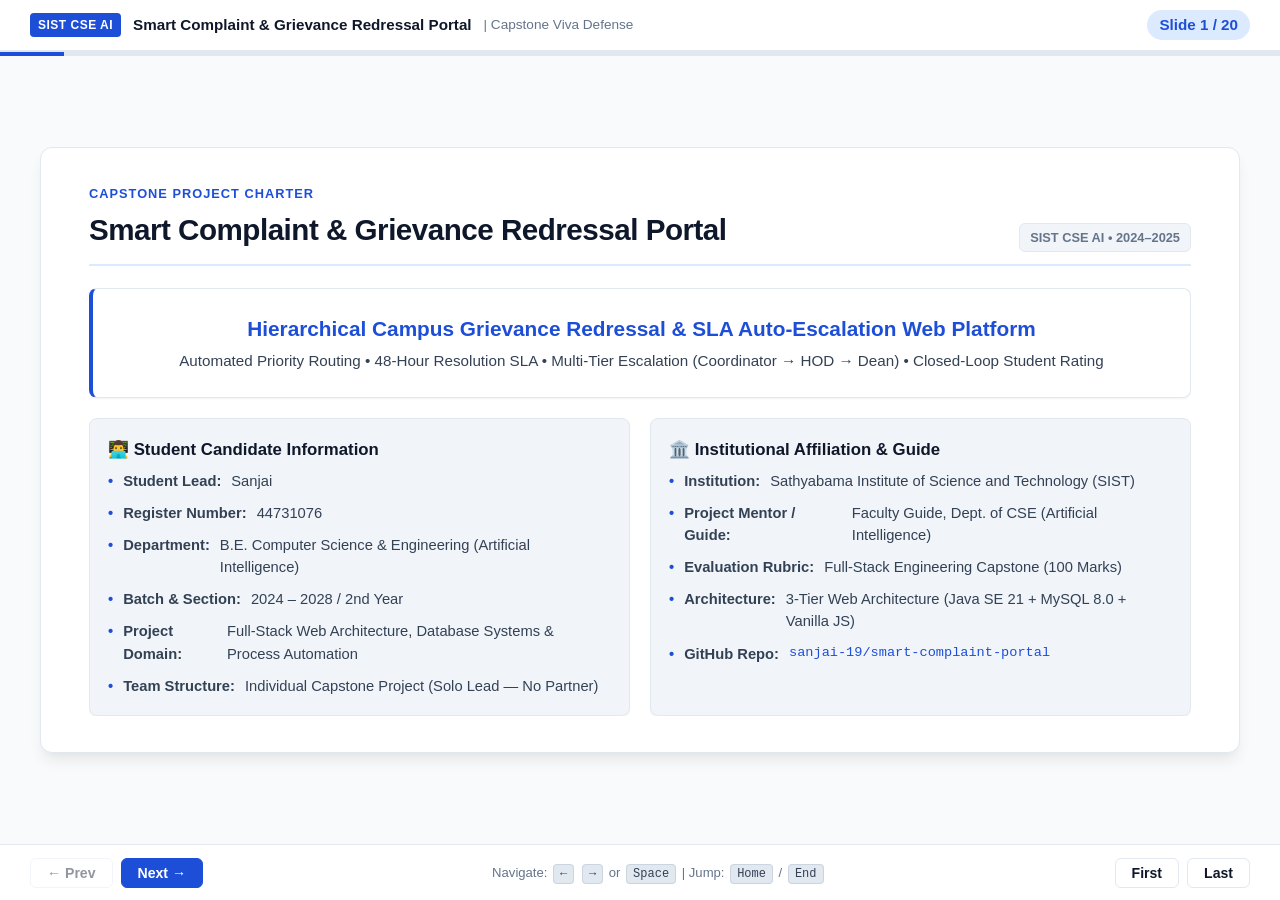
==== commit a4126e3d: "docs: update candidate credentials to solo student lead Sanjai (44731076), batch 2024-2028, in prese" ====
--- a/presentation/presentation.html
+++ b/presentation/presentation.html
@@ -49,18 +49,21 @@
                         <div class="card-title">👨‍💻 Student Candidate Information</div>
                         <ul class="feature-list" style="margin-top: 8px;">
                             <li><span class="bullet-icon">•</span><strong>Student Lead:</strong> Sanjai</li>
+                            <li><span class="bullet-icon">•</span><strong>Register Number:</strong> 44731076</li>
                             <li><span class="bullet-icon">•</span><strong>Department:</strong> B.E. Computer Science &amp; Engineering (Artificial Intelligence)</li>
-                            <li><span class="bullet-icon">•</span><strong>Batch &amp; Section:</strong> 2023 – 2027 / 2nd Year</li>
+                            <li><span class="bullet-icon">•</span><strong>Batch &amp; Section:</strong> 2024 – 2028 / 2nd Year</li>
                             <li><span class="bullet-icon">•</span><strong>Project Domain:</strong> Full-Stack Web Architecture, Database Systems &amp; Process Automation</li>
+                            <li><span class="bullet-icon">•</span><strong>Team Structure:</strong> Individual Capstone Project (Solo Lead — No Partner)</li>
                         </ul>
                     </div>
                     <div class="card card-alt">
-                        <div class="card-title">🏛️ Institutional Affiliation</div>
+                        <div class="card-title">🏛️ Institutional Affiliation &amp; Guide</div>
                         <ul class="feature-list" style="margin-top: 8px;">
                             <li><span class="bullet-icon">•</span><strong>Institution:</strong> Sathyabama Institute of Science and Technology (SIST)</li>
+                            <li><span class="bullet-icon">•</span><strong>Project Mentor / Guide:</strong> Faculty Guide, Dept. of CSE (Artificial Intelligence)</li>
                             <li><span class="bullet-icon">•</span><strong>Evaluation Rubric:</strong> Full-Stack Engineering Capstone (100 Marks)</li>
-                            <li><span class="bullet-icon">•</span><strong>GitHub Repository:</strong> <span style="font-family: var(--font-mono); font-size: 0.85rem; color: var(--primary);">sanjai-19/smart-complaint-portal</span></li>
-                            <li><span class="bullet-icon">•</span><strong>Architecture:</strong> 3-Tier Web Application (Java SE 21 + MySQL 8.0 + HTML5/Bootstrap 5)</li>
+                            <li><span class="bullet-icon">•</span><strong>Architecture:</strong> 3-Tier Web Architecture (Java SE 21 + MySQL 8.0 + Vanilla JS)</li>
+                            <li><span class="bullet-icon">•</span><strong>GitHub Repo:</strong> <span style="font-family: var(--font-mono); font-size: 0.85rem; color: var(--primary);">sanjai-19/smart-complaint-portal</span></li>
                         </ul>
                     </div>
                 </div>
@@ -966,7 +969,7 @@
                 </div>
                 <div class="card card-alt" style="text-align: center; padding: 24px;">
                     <h2 style="color: var(--text-primary); font-size: 1.6rem; margin-bottom: 8px;">Thank You!</h2>
-                    <p style="color: var(--text-muted); font-size: 1rem; margin-bottom: 12px;">Candidate: <strong>Sanjai</strong> | Department of CSE (Artificial Intelligence) | SIST</p>
+                    <p style="color: var(--text-muted); font-size: 1rem; margin-bottom: 12px;">Student Lead: <strong>Sanjai</strong> (Reg No: <strong>44731076</strong>) | Dept. of CSE (Artificial Intelligence) | Batch: 2024–2028 | SIST</p>
                     <div style="display: inline-block; background: var(--primary-light); color: var(--primary-dark); font-weight: bold; padding: 6px 16px; border-radius: 20px; font-size: 0.9rem;">
                         🎤 Open for Viva Defense Questions &amp; Evaluation Feedback
                     </div>
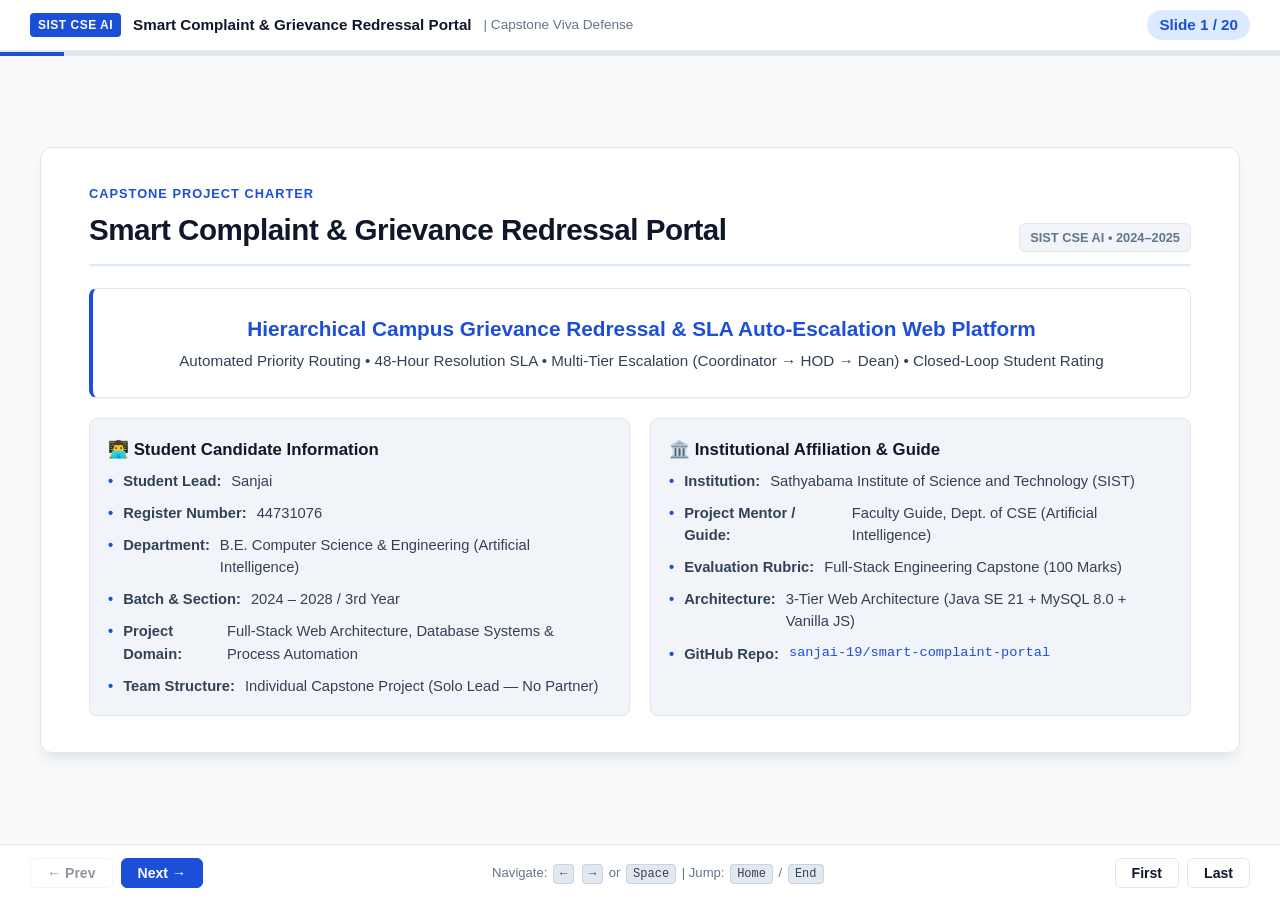
==== commit 38866921: "docs: update batch & year to 2024 - 2028 / 3rd Year in presentation and runbook" ====
--- a/presentation/presentation.html
+++ b/presentation/presentation.html
@@ -51,7 +51,7 @@
                             <li><span class="bullet-icon">•</span><strong>Student Lead:</strong> Sanjai</li>
                             <li><span class="bullet-icon">•</span><strong>Register Number:</strong> 44731076</li>
                             <li><span class="bullet-icon">•</span><strong>Department:</strong> B.E. Computer Science &amp; Engineering (Artificial Intelligence)</li>
-                            <li><span class="bullet-icon">•</span><strong>Batch &amp; Section:</strong> 2024 – 2028 / 2nd Year</li>
+                            <li><span class="bullet-icon">•</span><strong>Batch &amp; Section:</strong> 2024 – 2028 / 3rd Year</li>
                             <li><span class="bullet-icon">•</span><strong>Project Domain:</strong> Full-Stack Web Architecture, Database Systems &amp; Process Automation</li>
                             <li><span class="bullet-icon">•</span><strong>Team Structure:</strong> Individual Capstone Project (Solo Lead — No Partner)</li>
                         </ul>
